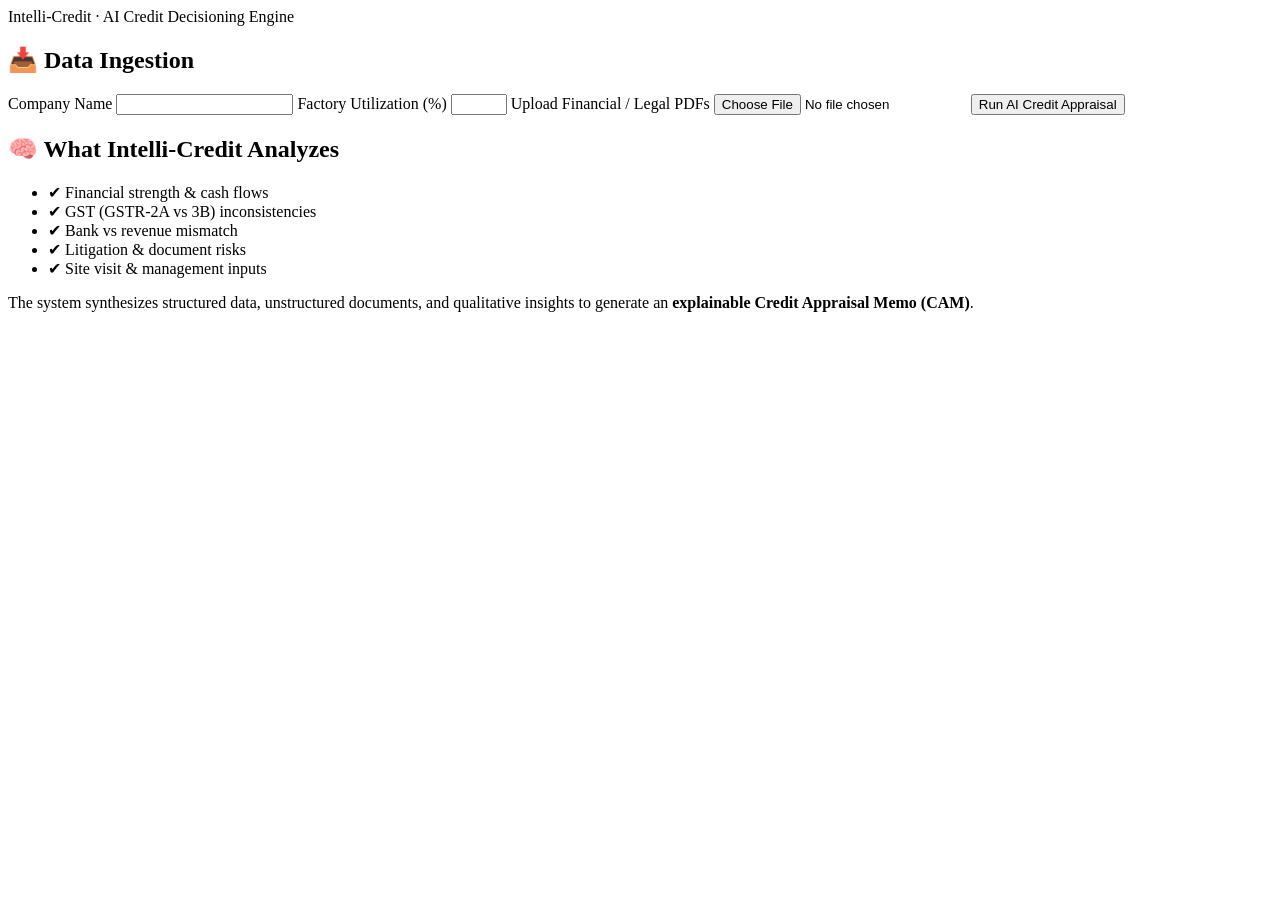
==== templates/index.html @ 254fe5c9 "Initial commit" ====
<!DOCTYPE html>
<html>
<head>
  <title>Intelli-Credit</title>
  <link rel="stylesheet" href="/static/style.css">
</head>

<body>

<div class="navbar">
  Intelli-Credit · AI Credit Decisioning Engine
</div>

<form action="/process" method="post" enctype="multipart/form-data">
  <div class="dashboard">

    <!-- LEFT: DATA INGESTION -->
    <div class="card">
      <h2>📥 Data Ingestion</h2>

      <label>Company Name</label>
      <input name="company_name" required>

      <label>Factory Utilization (%)</label>
      <input name="capacity" type="number" min="0" max="100" required>

      <label>Upload Financial / Legal PDFs</label>
      <input type="file" name="pdf" required>

      <button type="submit">Run AI Credit Appraisal</button>
    </div>

    <!-- RIGHT: WHAT AI WILL DO -->
    <div class="card">
      <h2>🧠 What Intelli-Credit Analyzes</h2>
      <ul>
        <li>✔ Financial strength & cash flows</li>
        <li>✔ GST (GSTR-2A vs 3B) inconsistencies</li>
        <li>✔ Bank vs revenue mismatch</li>
        <li>✔ Litigation & document risks</li>
        <li>✔ Site visit & management inputs</li>
      </ul>

      <p>
        The system synthesizes structured data, unstructured documents,
        and qualitative insights to generate an
        <b>explainable Credit Appraisal Memo (CAM)</b>.
      </p>
    </div>

  </div>
</form>

</body>
</html>
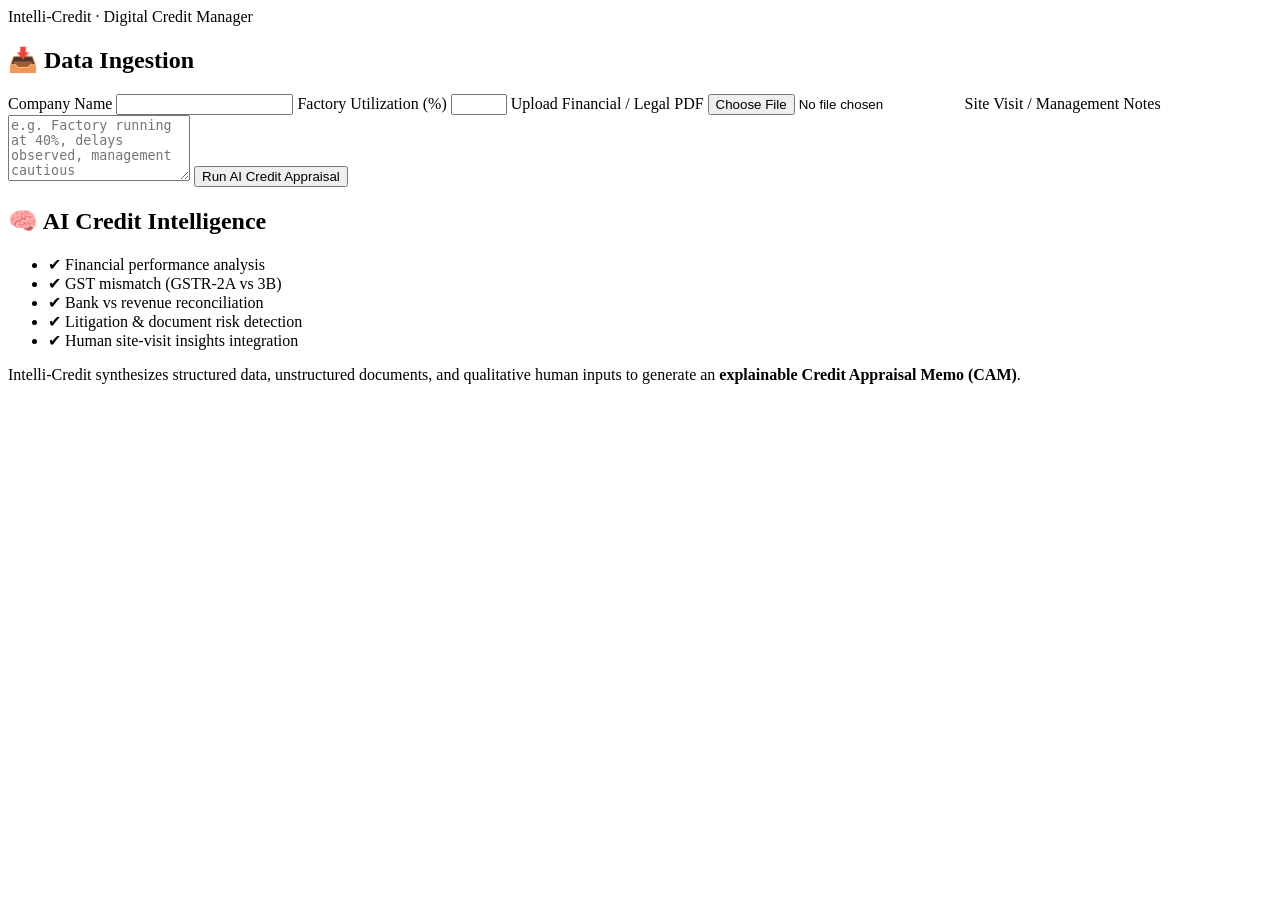
==== commit 7ead7c4d: "Add research module, five Cs scoring, explainability, and pricing features" ====
--- a/templates/index.html
+++ b/templates/index.html
@@ -8,13 +8,13 @@
 <body>
 
 <div class="navbar">
-  Intelli-Credit · AI Credit Decisioning Engine
+  Intelli-Credit · Digital Credit Manager
 </div>
 
 <form action="/process" method="post" enctype="multipart/form-data">
   <div class="dashboard">
 
-    <!-- LEFT: DATA INGESTION -->
+    <!-- LEFT PANEL: DATA INGESTION -->
     <div class="card">
       <h2>📥 Data Ingestion</h2>
 
@@ -24,26 +24,29 @@
       <label>Factory Utilization (%)</label>
       <input name="capacity" type="number" min="0" max="100" required>
 
-      <label>Upload Financial / Legal PDFs</label>
+      <label>Upload Financial / Legal PDF</label>
       <input type="file" name="pdf" required>
+
+      <label>Site Visit / Management Notes</label>
+      <textarea name="notes" rows="4" placeholder="e.g. Factory running at 40%, delays observed, management cautious"></textarea>
 
       <button type="submit">Run AI Credit Appraisal</button>
     </div>
 
-    <!-- RIGHT: WHAT AI WILL DO -->
+    <!-- RIGHT PANEL: AI CONTEXT -->
     <div class="card">
-      <h2>🧠 What Intelli-Credit Analyzes</h2>
+      <h2>🧠 AI Credit Intelligence</h2>
       <ul>
-        <li>✔ Financial strength & cash flows</li>
-        <li>✔ GST (GSTR-2A vs 3B) inconsistencies</li>
-        <li>✔ Bank vs revenue mismatch</li>
-        <li>✔ Litigation & document risks</li>
-        <li>✔ Site visit & management inputs</li>
+        <li>✔ Financial performance analysis</li>
+        <li>✔ GST mismatch (GSTR-2A vs 3B)</li>
+        <li>✔ Bank vs revenue reconciliation</li>
+        <li>✔ Litigation & document risk detection</li>
+        <li>✔ Human site-visit insights integration</li>
       </ul>
 
       <p>
-        The system synthesizes structured data, unstructured documents,
-        and qualitative insights to generate an
+        Intelli-Credit synthesizes structured data, unstructured documents,
+        and qualitative human inputs to generate an
         <b>explainable Credit Appraisal Memo (CAM)</b>.
       </p>
     </div>
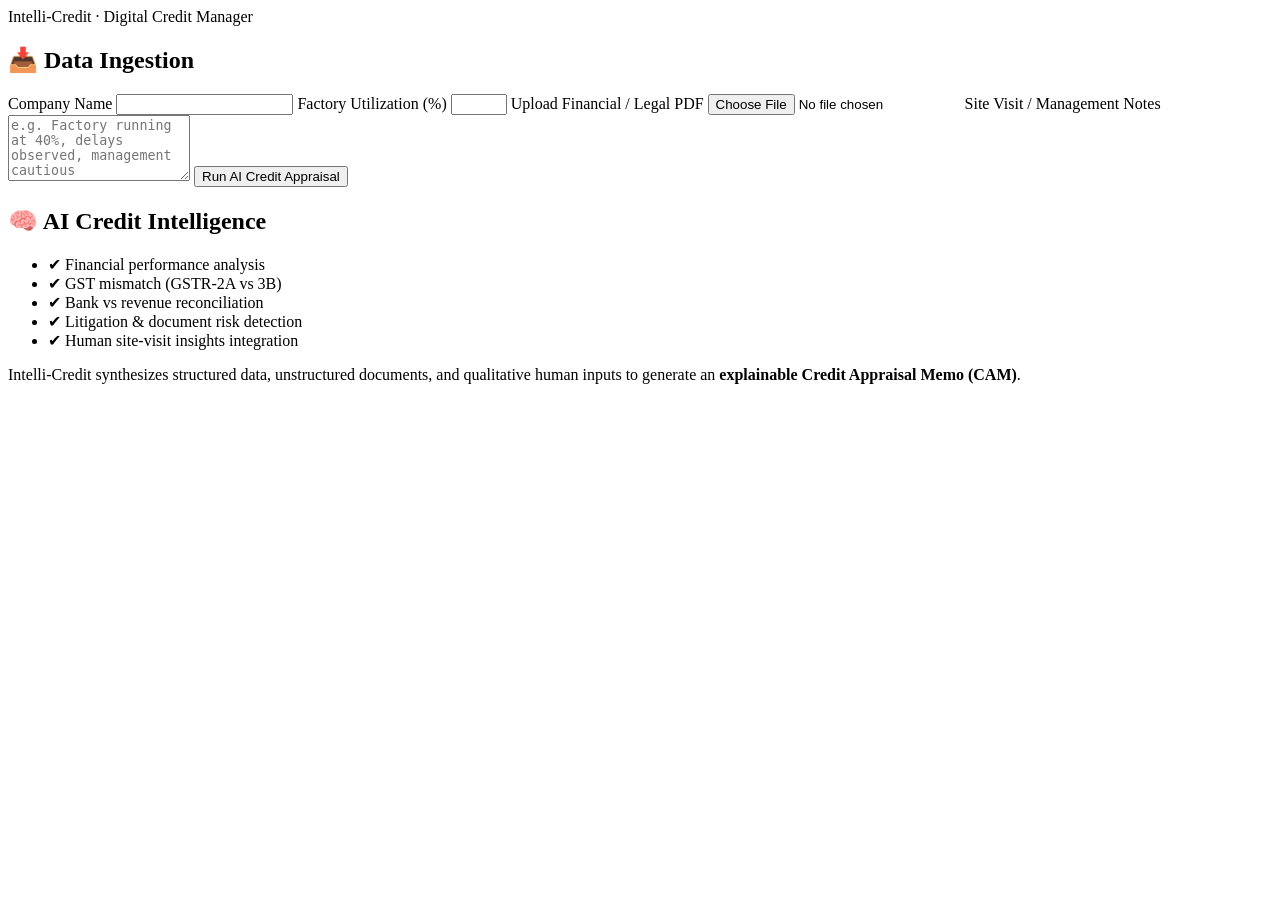
==== commit c532ef3a: "updated with utf8" ====
--- a/templates/index.html
+++ b/templates/index.html
@@ -1,6 +1,7 @@
 <!DOCTYPE html>
 <html>
 <head>
+  <meta charset="UTF-8">
   <title>Intelli-Credit</title>
   <link rel="stylesheet" href="/static/style.css">
 </head>
@@ -14,7 +15,6 @@
 <form action="/process" method="post" enctype="multipart/form-data">
   <div class="dashboard">
 
-    <!-- LEFT PANEL: DATA INGESTION -->
     <div class="card">
       <h2>📥 Data Ingestion</h2>
 
@@ -33,7 +33,6 @@
       <button type="submit">Run AI Credit Appraisal</button>
     </div>
 
-    <!-- RIGHT PANEL: AI CONTEXT -->
     <div class="card">
       <h2>🧠 AI Credit Intelligence</h2>
       <ul>
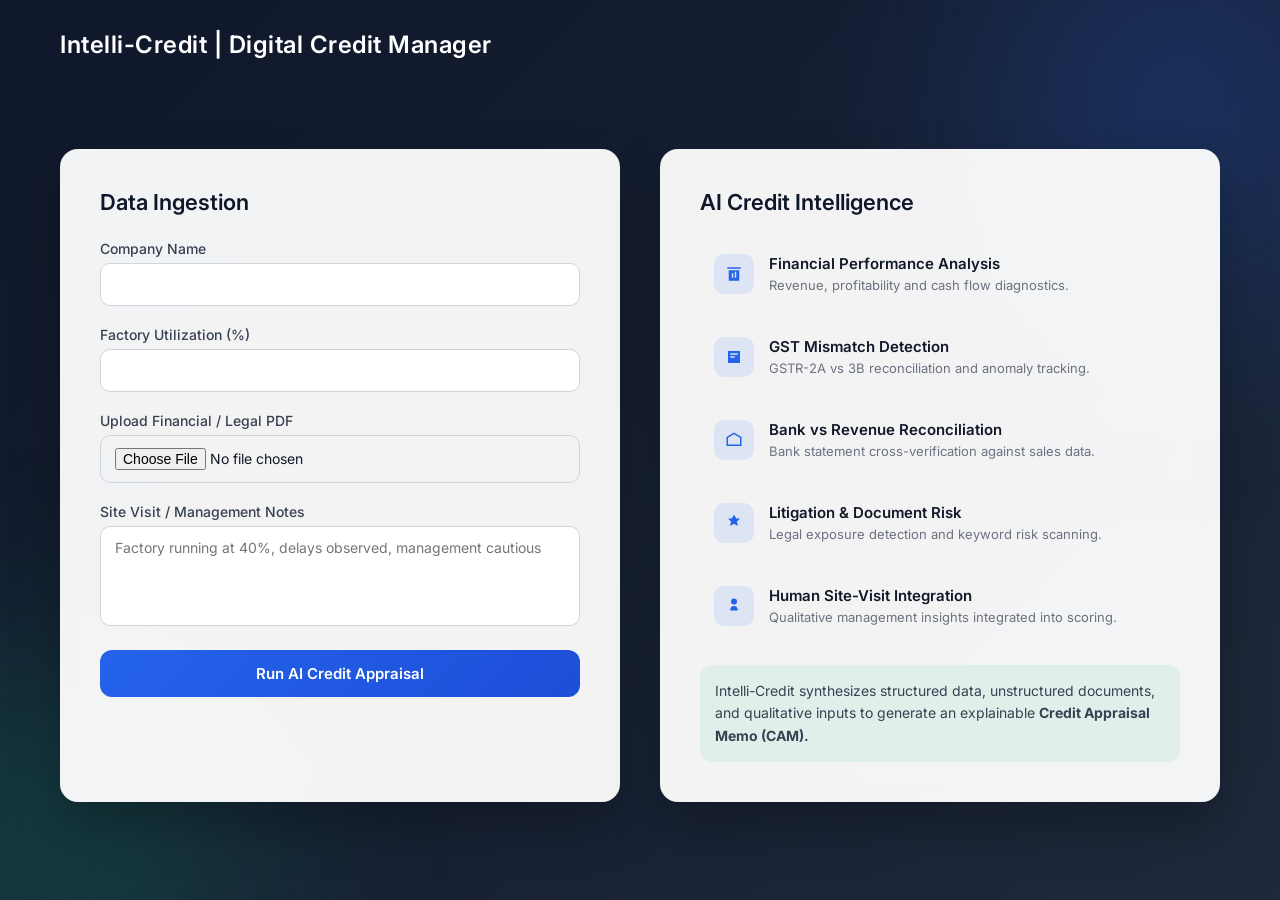
==== commit 00ffff0d: "ui is updated" ====
--- a/templates/index.html
+++ b/templates/index.html
@@ -1,57 +1,321 @@
 <!DOCTYPE html>
-<html>
+<html lang="en">
 <head>
-  <meta charset="UTF-8">
-  <title>Intelli-Credit</title>
-  <link rel="stylesheet" href="/static/style.css">
+<meta charset="UTF-8">
+<title>Intelli-Credit | Digital Credit Manager</title>
+
+<link href="https://fonts.googleapis.com/css2?family=Inter:wght@400;500;600;700&display=swap" rel="stylesheet">
+
+<style>
+
+* {
+    margin: 0;
+    padding: 0;
+    box-sizing: border-box;
+    font-family: 'Inter', sans-serif;
+}
+
+body {
+    background: linear-gradient(135deg, #0f172a, #1e293b);
+    min-height: 100vh;
+    color: #111827;
+    overflow-x: hidden;
+}
+
+/* Decorative background shapes */
+.bg-shape-1, .bg-shape-2 {
+    position: fixed;
+    border-radius: 50%;
+    filter: blur(120px);
+    opacity: 0.25;
+    z-index: 0;
+}
+
+.bg-shape-1 {
+    width: 400px;
+    height: 400px;
+    background: #2563eb;
+    top: -100px;
+    right: -100px;
+    animation: float1 8s ease-in-out infinite;
+}
+
+.bg-shape-2 {
+    width: 350px;
+    height: 350px;
+    background: #10b981;
+    bottom: -120px;
+    left: -120px;
+    animation: float2 10s ease-in-out infinite;
+}
+
+@keyframes float1 {
+    0%,100% { transform: translateY(0px); }
+    50% { transform: translateY(30px); }
+}
+
+@keyframes float2 {
+    0%,100% { transform: translateY(0px); }
+    50% { transform: translateY(-30px); }
+}
+
+header {
+    padding: 30px 60px;
+    color: white;
+    font-size: 24px;
+    font-weight: 600;
+    letter-spacing: 0.5px;
+    position: relative;
+    z-index: 1;
+}
+
+.container {
+    display: flex;
+    justify-content: center;
+    align-items: center;
+    padding: 60px;
+    position: relative;
+    z-index: 1;
+}
+
+.wrapper {
+    display: grid;
+    grid-template-columns: 1fr 1fr;
+    gap: 40px;
+    width: 100%;
+    max-width: 1200px;
+}
+
+.card {
+    background: rgba(255,255,255,0.95);
+    border-radius: 18px;
+    padding: 40px;
+    box-shadow: 0 25px 50px rgba(0,0,0,0.25);
+    backdrop-filter: blur(10px);
+    transition: transform 0.3s ease;
+}
+
+.card:hover {
+    transform: translateY(-6px);
+}
+
+h2 {
+    font-size: 22px;
+    margin-bottom: 25px;
+    font-weight: 600;
+    color: #0f172a;
+}
+
+label {
+    font-size: 14px;
+    font-weight: 500;
+    margin-bottom: 6px;
+    display: block;
+    color: #374151;
+}
+
+input, textarea {
+    width: 100%;
+    padding: 12px 14px;
+    margin-bottom: 20px;
+    border-radius: 10px;
+    border: 1px solid #d1d5db;
+    font-size: 14px;
+    transition: all 0.2s ease;
+}
+
+input:focus, textarea:focus {
+    outline: none;
+    border-color: #2563eb;
+    box-shadow: 0 0 0 3px rgba(37,99,235,0.15);
+}
+
+textarea {
+    resize: none;
+    height: 100px;
+}
+
+button {
+    width: 100%;
+    padding: 14px;
+    border: none;
+    border-radius: 12px;
+    background: linear-gradient(135deg, #2563eb, #1d4ed8);
+    color: white;
+    font-size: 15px;
+    font-weight: 600;
+    cursor: pointer;
+    transition: all 0.3s ease;
+}
+
+button:hover {
+    transform: translateY(-3px);
+    box-shadow: 0 10px 25px rgba(37,99,235,0.4);
+}
+
+/* Feature items */
+.feature-item {
+    display: flex;
+    gap: 15px;
+    padding: 14px;
+    border-radius: 12px;
+    margin-bottom: 15px;
+    transition: background 0.3s ease;
+}
+
+.feature-item:hover {
+    background: rgba(37,99,235,0.06);
+}
+
+.feature-icon {
+    width: 40px;
+    height: 40px;
+    background: rgba(37,99,235,0.1);
+    border-radius: 10px;
+    display: flex;
+    align-items: center;
+    justify-content: center;
+}
+
+.feature-item h4 {
+    font-size: 15px;
+    margin-bottom: 4px;
+    font-weight: 600;
+    color: #111827;
+}
+
+.feature-item p {
+    font-size: 13px;
+    color: #6b7280;
+}
+
+.info-box {
+    margin-top: 25px;
+    padding: 15px;
+    background: rgba(16,185,129,0.08);
+    border-radius: 12px;
+    font-size: 14px;
+    color: #374151;
+    line-height: 1.6;
+}
+
+@media(max-width: 950px) {
+    .wrapper {
+        grid-template-columns: 1fr;
+    }
+}
+
+</style>
 </head>
 
 <body>
 
-<div class="navbar">
-  Intelli-Credit · Digital Credit Manager
+<div class="bg-shape-1"></div>
+<div class="bg-shape-2"></div>
+
+<header>
+    Intelli-Credit | Digital Credit Manager
+</header>
+
+<div class="container">
+    <div class="wrapper">
+
+        <!-- Left Card -->
+        <div class="card">
+            <h2>Data Ingestion</h2>
+
+            <form action="/process" method="post" enctype="multipart/form-data">
+
+                <label>Company Name</label>
+                <input type="text" name="company_name" required>
+
+                <label>Factory Utilization (%)</label>
+                <input type="number" name="capacity" required>
+
+                <label>Upload Financial / Legal PDF</label>
+                <input type="file" name="pdf" required>
+
+                <label>Site Visit / Management Notes</label>
+                <textarea name="notes" placeholder="Factory running at 40%, delays observed, management cautious"></textarea>
+
+                <button type="submit">Run AI Credit Appraisal</button>
+            </form>
+        </div>
+
+        <!-- Right Card -->
+        <div class="card">
+            <h2>AI Credit Intelligence</h2>
+
+            <div class="feature-item">
+                <div class="feature-icon">
+                    <svg width="18" height="18" fill="#2563eb" viewBox="0 0 24 24">
+                        <path d="M3 3h18v2H3V3zm2 4h14v14H5V7zm4 4v6h2v-6H9zm4-2v8h2V9h-2z"/>
+                    </svg>
+                </div>
+                <div>
+                    <h4>Financial Performance Analysis</h4>
+                    <p>Revenue, profitability and cash flow diagnostics.</p>
+                </div>
+            </div>
+
+            <div class="feature-item">
+                <div class="feature-icon">
+                    <svg width="18" height="18" fill="#2563eb" viewBox="0 0 24 24">
+                        <path d="M4 4h16v16H4V4zm3 3v2h10V7H7zm0 4v2h6v-2H7z"/>
+                    </svg>
+                </div>
+                <div>
+                    <h4>GST Mismatch Detection</h4>
+                    <p>GSTR-2A vs 3B reconciliation and anomaly tracking.</p>
+                </div>
+            </div>
+
+            <div class="feature-item">
+                <div class="feature-icon">
+                    <svg width="18" height="18" fill="#2563eb" viewBox="0 0 24 24">
+                        <path d="M12 2l10 6v12H2V8l10-6zm0 2.3L4 9v9h16V9l-8-4.7z"/>
+                    </svg>
+                </div>
+                <div>
+                    <h4>Bank vs Revenue Reconciliation</h4>
+                    <p>Bank statement cross-verification against sales data.</p>
+                </div>
+            </div>
+
+            <div class="feature-item">
+                <div class="feature-icon">
+                    <svg width="18" height="18" fill="#2563eb" viewBox="0 0 24 24">
+                        <path d="M12 1l3 5h5l-4 4 1 6-5-3-5 3 1-6-4-4h5z"/>
+                    </svg>
+                </div>
+                <div>
+                    <h4>Litigation & Document Risk</h4>
+                    <p>Legal exposure detection and keyword risk scanning.</p>
+                </div>
+            </div>
+
+            <div class="feature-item">
+                <div class="feature-icon">
+                    <svg width="18" height="18" fill="#2563eb" viewBox="0 0 24 24">
+                        <path d="M12 12c2.7 0 5 2.3 5 5v1H7v-1c0-2.7 2.3-5 5-5zm0-10a4 4 0 110 8 4 4 0 010-8z"/>
+                    </svg>
+                </div>
+                <div>
+                    <h4>Human Site-Visit Integration</h4>
+                    <p>Qualitative management insights integrated into scoring.</p>
+                </div>
+            </div>
+
+            <div class="info-box">
+                Intelli-Credit synthesizes structured data, unstructured documents,
+                and qualitative inputs to generate an explainable
+                <strong>Credit Appraisal Memo (CAM).</strong>
+            </div>
+
+        </div>
+
+    </div>
 </div>
-
-<form action="/process" method="post" enctype="multipart/form-data">
-  <div class="dashboard">
-
-    <div class="card">
-      <h2>📥 Data Ingestion</h2>
-
-      <label>Company Name</label>
-      <input name="company_name" required>
-
-      <label>Factory Utilization (%)</label>
-      <input name="capacity" type="number" min="0" max="100" required>
-
-      <label>Upload Financial / Legal PDF</label>
-      <input type="file" name="pdf" required>
-
-      <label>Site Visit / Management Notes</label>
-      <textarea name="notes" rows="4" placeholder="e.g. Factory running at 40%, delays observed, management cautious"></textarea>
-
-      <button type="submit">Run AI Credit Appraisal</button>
-    </div>
-
-    <div class="card">
-      <h2>🧠 AI Credit Intelligence</h2>
-      <ul>
-        <li>✔ Financial performance analysis</li>
-        <li>✔ GST mismatch (GSTR-2A vs 3B)</li>
-        <li>✔ Bank vs revenue reconciliation</li>
-        <li>✔ Litigation & document risk detection</li>
-        <li>✔ Human site-visit insights integration</li>
-      </ul>
-
-      <p>
-        Intelli-Credit synthesizes structured data, unstructured documents,
-        and qualitative human inputs to generate an
-        <b>explainable Credit Appraisal Memo (CAM)</b>.
-      </p>
-    </div>
-
-  </div>
-</form>
 
 </body>
 </html>
